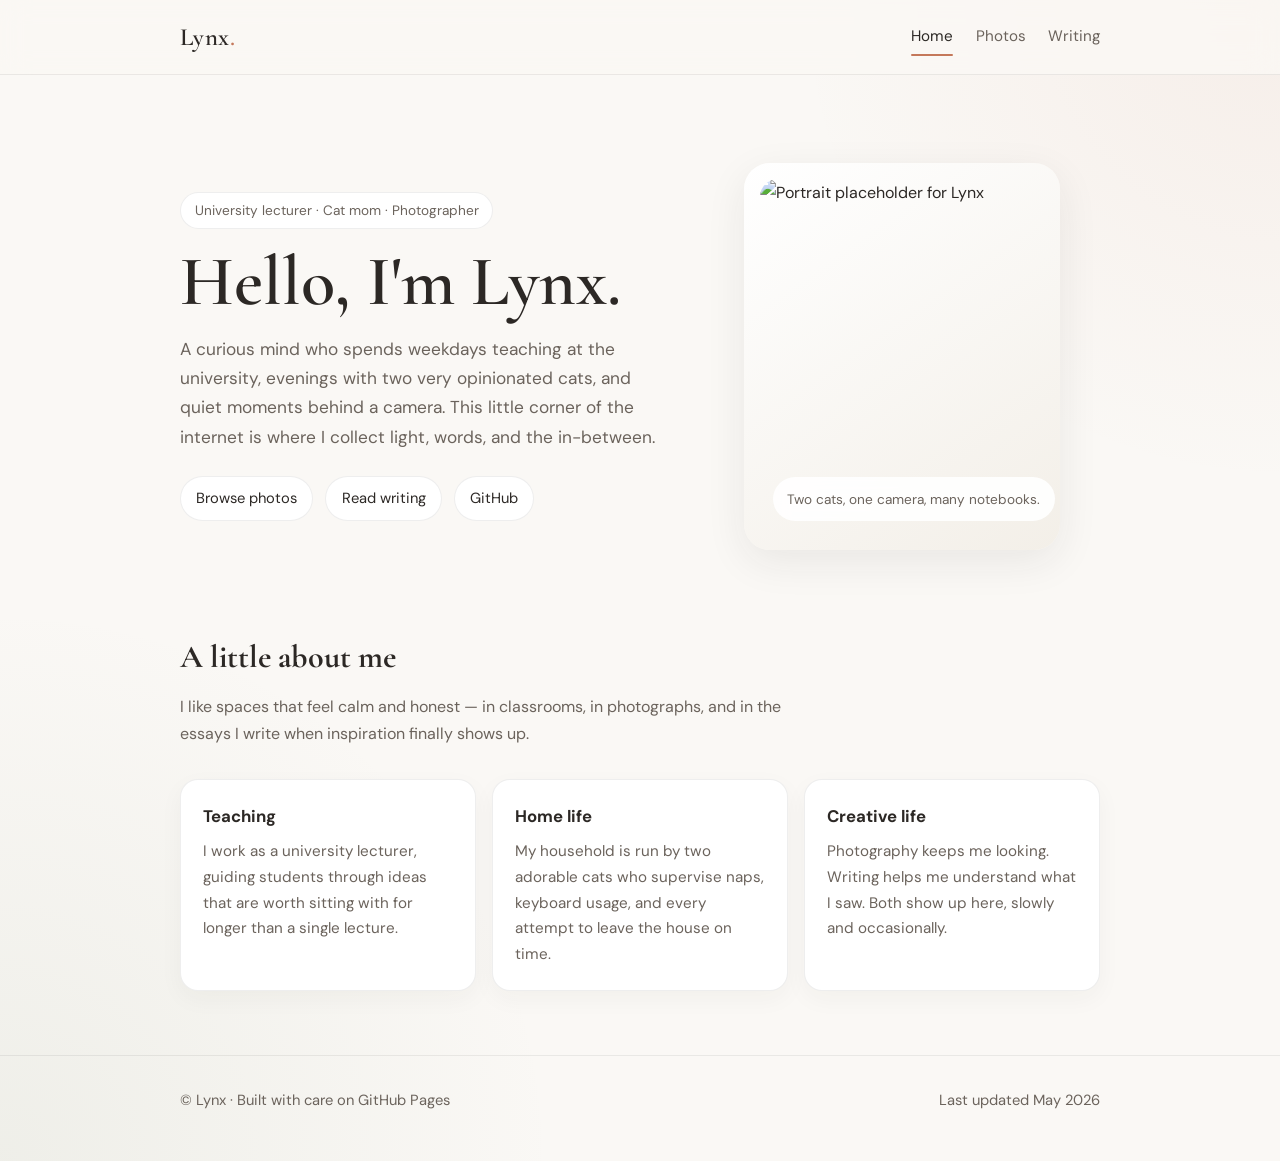
==== index.html @ 9c9e9d01 "Launch personal website Co-authored-by: Cursor <cursoragent@cursor.com>" ====
<!DOCTYPE html>
<html lang="en">
<head>
  <meta charset="UTF-8">
  <meta name="viewport" content="width=device-width, initial-scale=1.0">
  <meta name="description" content="Lynx — university lecturer, cat mom, photographer, and occasional writer.">
  <title>Lynx</title>
  <link rel="preconnect" href="https://fonts.googleapis.com">
  <link rel="preconnect" href="https://fonts.gstatic.com" crossorigin>
  <link href="https://fonts.googleapis.com/css2?family=Cormorant+Garamond:wght@500;600;700&family=DM+Sans:wght@400;500;600&display=swap" rel="stylesheet">
  <link rel="stylesheet" href="css/style.css">
</head>
<body>
  <header class="site-header">
    <div class="container nav-inner">
      <a class="brand" href="index.html">Lynx<span>.</span></a>
      <nav class="site-nav" aria-label="Main">
        <a class="active" href="index.html">Home</a>
        <a href="photos.html">Photos</a>
        <a href="writing.html">Writing</a>
      </nav>
    </div>
  </header>

  <main>
    <section class="hero">
      <div class="container hero-grid">
        <div>
          <div class="eyebrow">University lecturer · Cat mom · Photographer</div>
          <h1>Hello, I'm Lynx.</h1>
          <p class="hero-lead">
            A curious mind who spends weekdays teaching at the university,
            evenings with two very opinionated cats, and quiet moments behind a camera.
            This little corner of the internet is where I collect light, words, and the in-between.
          </p>
          <div class="hero-links">
            <a class="chip" href="photos.html">Browse photos</a>
            <a class="chip" href="writing.html">Read writing</a>
            <a class="chip" href="https://github.com/Lynx4506" target="_blank" rel="noopener">GitHub</a>
          </div>
        </div>

        <figure class="portrait-card">
          <img src="https://images.unsplash.com/photo-1494790108377-be9c29b29330?auto=format&fit=crop&w=900&q=80" alt="Portrait placeholder for Lynx">
          <figcaption class="portrait-caption">Two cats, one camera, many notebooks.</figcaption>
        </figure>
      </div>
    </section>

    <section class="section">
      <div class="container">
        <h2 class="section-title">A little about me</h2>
        <p class="section-intro">
          I like spaces that feel calm and honest — in classrooms, in photographs, and in the essays I write when inspiration finally shows up.
        </p>

        <div class="card-grid">
          <article class="info-card">
            <h3>Teaching</h3>
            <p>
              I work as a university lecturer, guiding students through ideas that are worth sitting with for longer than a single lecture.
            </p>
          </article>
          <article class="info-card">
            <h3>Home life</h3>
            <p>
              My household is run by two adorable cats who supervise naps, keyboard usage, and every attempt to leave the house on time.
            </p>
          </article>
          <article class="info-card">
            <h3>Creative life</h3>
            <p>
              Photography keeps me looking. Writing helps me understand what I saw. Both show up here, slowly and occasionally.
            </p>
          </article>
        </div>
      </div>
    </section>
  </main>

  <footer class="site-footer">
    <div class="container">
      <span>© Lynx · Built with care on GitHub Pages</span>
      <span>Last updated May 2026</span>
    </div>
  </footer>
</body>
</html>
---- css/style.css ----
:root {
  --bg: #faf8f5;
  --bg-soft: #f3efe8;
  --surface: #ffffff;
  --text: #2c2825;
  --text-soft: #6b635c;
  --accent: #c4785a;
  --accent-soft: #e8cfc2;
  --sage: #8a9a7b;
  --border: rgba(44, 40, 37, 0.08);
  --shadow: 0 12px 40px rgba(44, 40, 37, 0.08);
  --radius: 18px;
  --max-width: 920px;
  --font-serif: "Cormorant Garamond", "Noto Serif SC", Georgia, serif;
  --font-sans: "DM Sans", "Noto Sans SC", system-ui, sans-serif;
}

*,
*::before,
*::after {
  box-sizing: border-box;
}

html {
  scroll-behavior: smooth;
}

body {
  margin: 0;
  color: var(--text);
  background:
    radial-gradient(circle at top right, rgba(196, 120, 90, 0.08), transparent 28%),
    radial-gradient(circle at bottom left, rgba(138, 154, 123, 0.1), transparent 32%),
    var(--bg);
  font-family: var(--font-sans);
  font-size: 16px;
  line-height: 1.7;
  -webkit-font-smoothing: antialiased;
}

img {
  display: block;
  max-width: 100%;
}

a {
  color: var(--accent);
  text-decoration: none;
  transition: color 0.2s ease;
}

a:hover {
  color: #a8614a;
}

.container {
  width: min(calc(100% - 2rem), var(--max-width));
  margin: 0 auto;
}

.site-header {
  position: sticky;
  top: 0;
  z-index: 20;
  backdrop-filter: blur(14px);
  background: rgba(250, 248, 245, 0.82);
  border-bottom: 1px solid var(--border);
}

.nav-inner {
  display: flex;
  align-items: center;
  justify-content: space-between;
  gap: 1rem;
  padding: 1rem 0;
}

.brand {
  font-family: var(--font-serif);
  font-size: 1.55rem;
  font-weight: 600;
  letter-spacing: 0.02em;
  color: var(--text);
}

.brand span {
  color: var(--accent);
}

.site-nav {
  display: flex;
  gap: 1.4rem;
  font-size: 0.95rem;
}

.site-nav a {
  color: var(--text-soft);
  position: relative;
}

.site-nav a.active,
.site-nav a:hover {
  color: var(--text);
}

.site-nav a.active::after {
  content: "";
  position: absolute;
  left: 0;
  right: 0;
  bottom: -0.35rem;
  height: 2px;
  border-radius: 999px;
  background: var(--accent);
}

.hero {
  padding: 4.5rem 0 3rem;
}

.hero-grid {
  display: grid;
  grid-template-columns: 1.1fr 0.9fr;
  gap: 2.5rem;
  align-items: center;
}

.eyebrow {
  display: inline-flex;
  align-items: center;
  gap: 0.5rem;
  padding: 0.35rem 0.85rem;
  border-radius: 999px;
  background: var(--surface);
  border: 1px solid var(--border);
  color: var(--text-soft);
  font-size: 0.85rem;
  margin-bottom: 1rem;
}

.hero h1 {
  font-family: var(--font-serif);
  font-size: clamp(2.8rem, 6vw, 4.4rem);
  line-height: 1.05;
  margin: 0 0 1rem;
  font-weight: 600;
}

.hero-lead {
  font-size: 1.08rem;
  color: var(--text-soft);
  max-width: 34rem;
  margin: 0 0 1.5rem;
}

.hero-links {
  display: flex;
  flex-wrap: wrap;
  gap: 0.75rem;
}

.chip {
  display: inline-flex;
  align-items: center;
  gap: 0.45rem;
  padding: 0.55rem 0.95rem;
  border-radius: 999px;
  background: var(--surface);
  border: 1px solid var(--border);
  color: var(--text);
  font-size: 0.92rem;
}

.chip:hover {
  border-color: var(--accent-soft);
  background: #fffdfb;
}

.portrait-card {
  position: relative;
  padding: 1rem;
  border-radius: calc(var(--radius) + 8px);
  background: linear-gradient(145deg, #fff, var(--bg-soft));
  box-shadow: var(--shadow);
}

.portrait-card img {
  width: 100%;
  aspect-ratio: 4 / 5;
  object-fit: cover;
  border-radius: var(--radius);
}

.portrait-caption {
  position: absolute;
  left: 1.8rem;
  bottom: 1.8rem;
  padding: 0.65rem 0.9rem;
  border-radius: 999px;
  background: rgba(255, 255, 255, 0.88);
  backdrop-filter: blur(8px);
  font-size: 0.85rem;
  color: var(--text-soft);
}

.section {
  padding: 1rem 0 4rem;
}

.section-title {
  font-family: var(--font-serif);
  font-size: 2rem;
  margin: 0 0 0.5rem;
}

.section-intro {
  color: var(--text-soft);
  max-width: 40rem;
  margin: 0 0 2rem;
}

.card-grid {
  display: grid;
  grid-template-columns: repeat(3, minmax(0, 1fr));
  gap: 1rem;
}

.info-card {
  padding: 1.4rem;
  border-radius: var(--radius);
  background: var(--surface);
  border: 1px solid var(--border);
  box-shadow: 0 8px 24px rgba(44, 40, 37, 0.04);
}

.info-card h3 {
  margin: 0 0 0.5rem;
  font-size: 1.05rem;
}

.info-card p {
  margin: 0;
  color: var(--text-soft);
  font-size: 0.95rem;
}

.page-header {
  padding: 3.5rem 0 1.5rem;
}

.page-header h1 {
  font-family: var(--font-serif);
  font-size: clamp(2.4rem, 5vw, 3.4rem);
  margin: 0 0 0.75rem;
}

.page-header p {
  margin: 0;
  color: var(--text-soft);
  max-width: 38rem;
}

.filter-bar {
  display: flex;
  flex-wrap: wrap;
  gap: 0.6rem;
  margin: 1.5rem 0 2rem;
}

.filter-btn {
  appearance: none;
  border: 1px solid var(--border);
  background: var(--surface);
  color: var(--text-soft);
  padding: 0.45rem 0.9rem;
  border-radius: 999px;
  font: inherit;
  cursor: pointer;
  transition: all 0.2s ease;
}

.filter-btn:hover,
.filter-btn.active {
  color: var(--text);
  border-color: var(--accent-soft);
  background: #fffdfb;
}

.album-grid {
  display: grid;
  grid-template-columns: repeat(3, minmax(0, 1fr));
  gap: 1.1rem;
}

.album-card {
  position: relative;
  overflow: hidden;
  border-radius: var(--radius);
  background: var(--surface);
  border: 1px solid var(--border);
  box-shadow: 0 10px 28px rgba(44, 40, 37, 0.05);
}

.album-card img {
  width: 100%;
  aspect-ratio: 4 / 3;
  object-fit: cover;
  transition: transform 0.45s ease;
}

.album-card:hover img {
  transform: scale(1.04);
}

.album-body {
  padding: 1rem 1rem 1.1rem;
}

.album-body h3 {
  margin: 0 0 0.25rem;
  font-size: 1rem;
}

.album-body p {
  margin: 0;
  color: var(--text-soft);
  font-size: 0.88rem;
}

.article-list {
  display: grid;
  gap: 1rem;
}

.article-card {
  display: grid;
  grid-template-columns: 180px 1fr;
  gap: 1.2rem;
  padding: 1rem;
  border-radius: var(--radius);
  background: var(--surface);
  border: 1px solid var(--border);
  color: inherit;
  transition: transform 0.2s ease, box-shadow 0.2s ease;
}

.article-card:hover {
  transform: translateY(-2px);
  box-shadow: var(--shadow);
  color: inherit;
}

.article-card img {
  width: 100%;
  aspect-ratio: 4 / 3;
  object-fit: cover;
  border-radius: calc(var(--radius) - 4px);
}

.article-meta {
  color: var(--text-soft);
  font-size: 0.85rem;
  margin-bottom: 0.35rem;
}

.article-card h2 {
  margin: 0 0 0.45rem;
  font-family: var(--font-serif);
  font-size: 1.55rem;
  font-weight: 600;
}

.article-card p {
  margin: 0;
  color: var(--text-soft);
}

.article-content {
  padding: 0 0 4rem;
}

.article-content h1,
.article-content h2,
.article-content h3 {
  font-family: var(--font-serif);
  line-height: 1.2;
}

.article-content h1 {
  font-size: clamp(2.2rem, 4vw, 3rem);
  margin-bottom: 0.5rem;
}

.article-content .meta {
  color: var(--text-soft);
  margin-bottom: 2rem;
}

.article-content p,
.article-content li {
  color: var(--text);
}

.article-content blockquote {
  margin: 1.5rem 0;
  padding: 1rem 1.2rem;
  border-left: 3px solid var(--accent);
  background: var(--bg-soft);
  color: var(--text-soft);
}

.site-footer {
  padding: 2rem 0 3rem;
  border-top: 1px solid var(--border);
  color: var(--text-soft);
  font-size: 0.92rem;
}

.site-footer .container {
  display: flex;
  justify-content: space-between;
  gap: 1rem;
  flex-wrap: wrap;
}

@media (max-width: 860px) {
  .hero-grid,
  .card-grid,
  .album-grid {
    grid-template-columns: 1fr 1fr;
  }

  .article-card {
    grid-template-columns: 1fr;
  }
}

@media (max-width: 620px) {
  .hero-grid,
  .card-grid,
  .album-grid {
    grid-template-columns: 1fr;
  }

  .site-nav {
    gap: 0.9rem;
    font-size: 0.88rem;
  }

  .hero {
    padding-top: 3rem;
  }
}
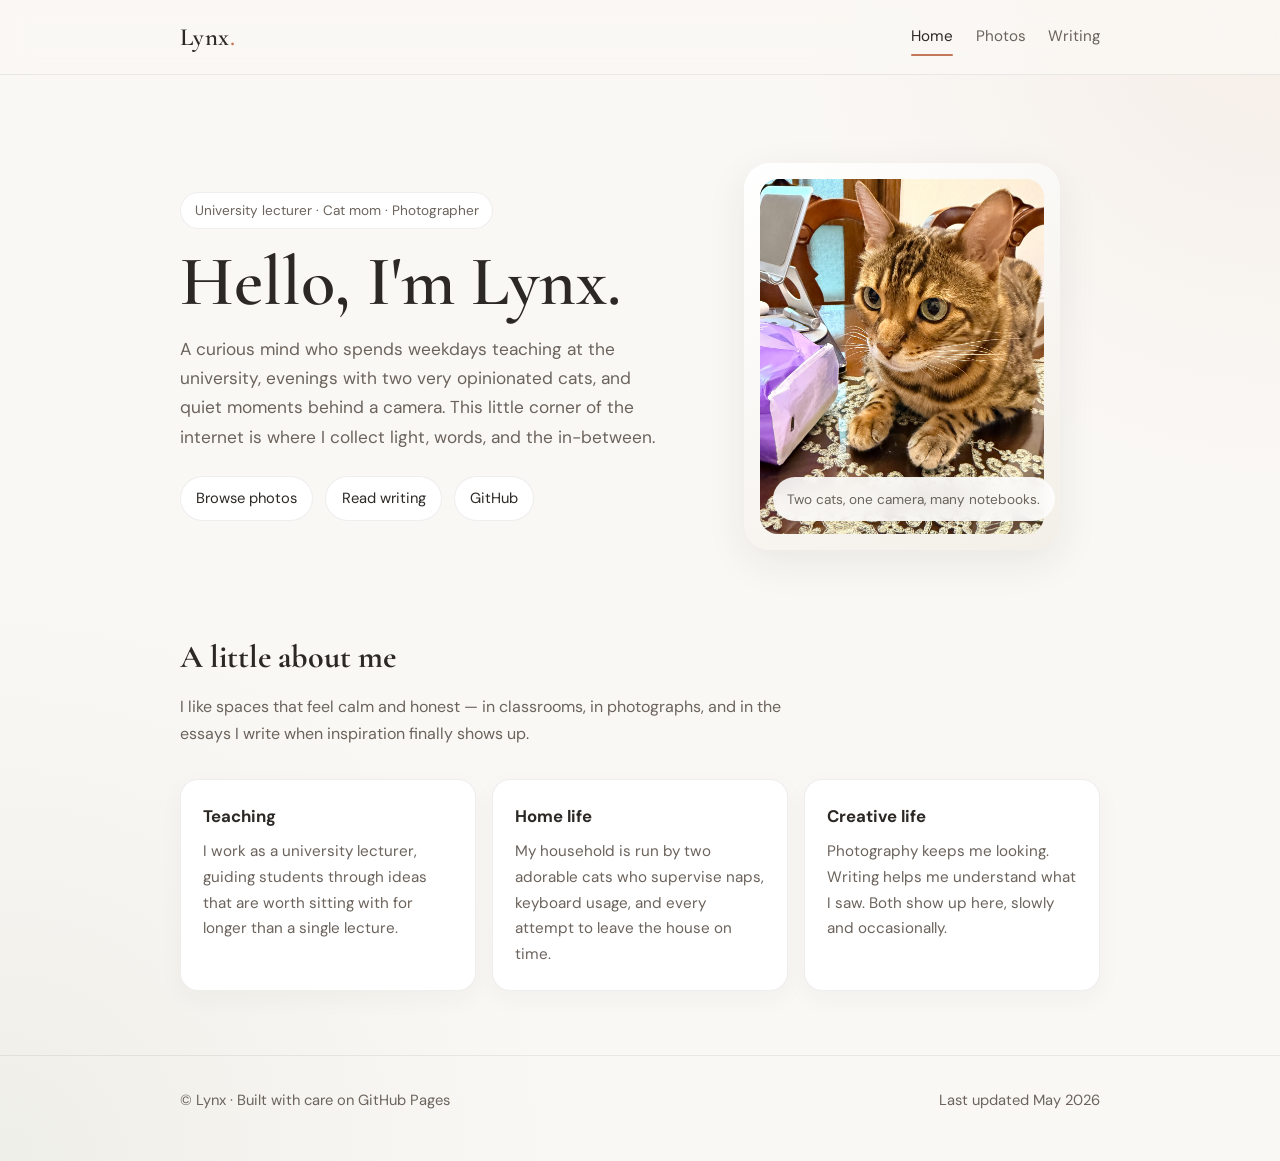
==== commit c39615b4: "initial commit" ====
--- a/index.html
+++ b/index.html
@@ -41,7 +41,7 @@
         </div>
 
         <figure class="portrait-card">
-          <img src="https://images.unsplash.com/photo-1494790108377-be9c29b29330?auto=format&fit=crop&w=900&q=80" alt="Portrait placeholder for Lynx">
+          <img src="assets/photos/cat0.jpg" alt="Portrait placeholder for Lynx">
           <figcaption class="portrait-caption">Two cats, one camera, many notebooks.</figcaption>
         </figure>
       </div>
